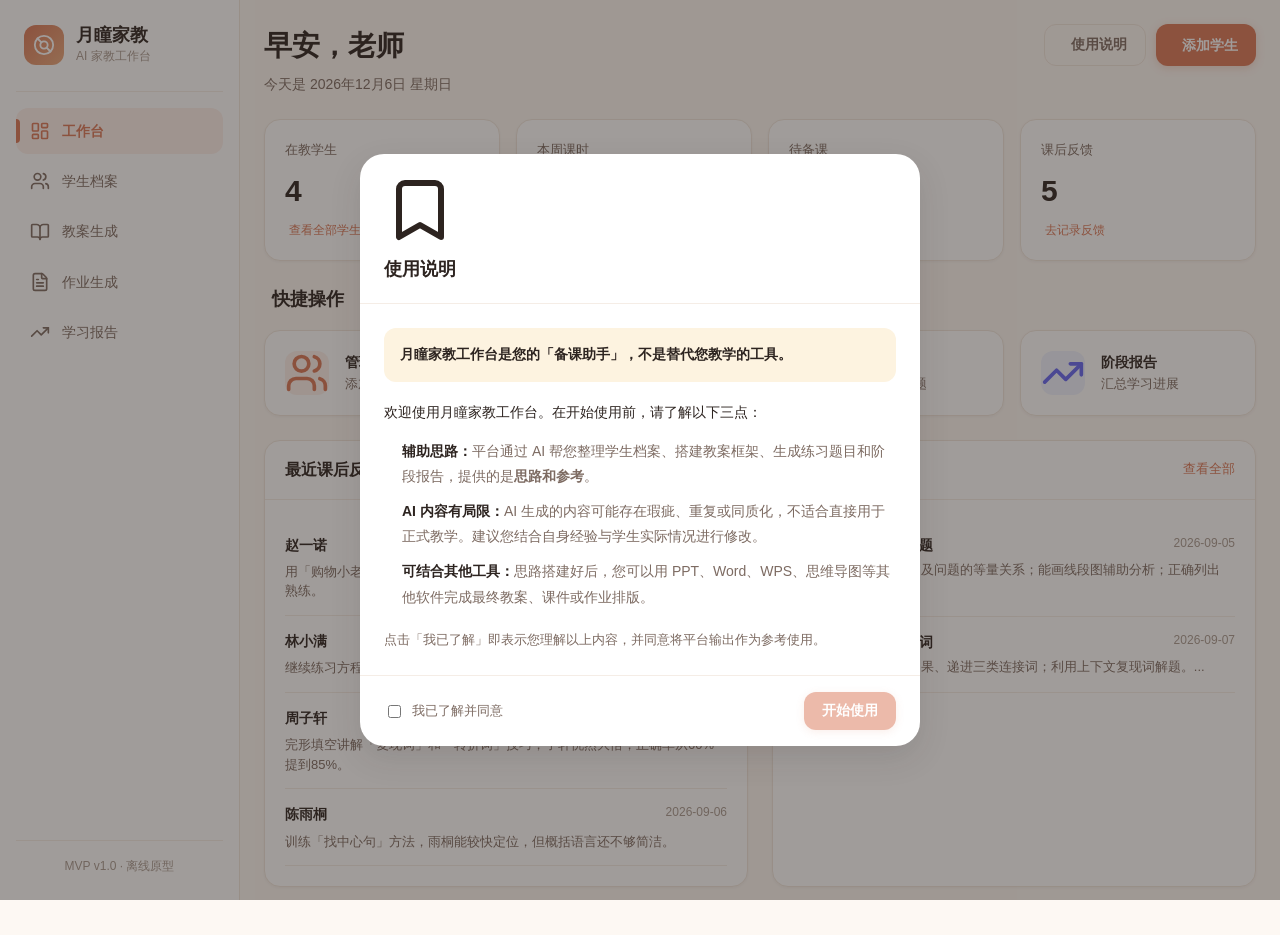
==== index.html @ ea89f26a "Initial commit: Yuetong tutor workbench prototype" ====
<!DOCTYPE html>
<html lang="zh-CN">
<head>
  <meta charset="UTF-8">
  <meta name="viewport" content="width=device-width, initial-scale=1.0, viewport-fit=cover">
  <title>工作台 · 月瞳家教工作台</title>
  <link rel="stylesheet" href="styles.css">
</head>
<body data-page="dashboard">
  <!-- App Shell: Sidebar -->
  <aside class="app-nav">
    <div class="brand">
      <div class="brand-icon" aria-hidden="true">
        <svg width="22" height="22" viewBox="0 0 24 24" fill="none" stroke="currentColor" stroke-width="2" stroke-linecap="round" stroke-linejoin="round"><circle cx="12" cy="12" r="10"/><circle cx="12" cy="12" r="4"/><path d="m4.93 4.93 4.24 4.24"/><path d="m14.83 14.83 4.24 4.24"/></svg>
      </div>
      <div>
        <div class="brand-title">月瞳家教</div>
        <div class="brand-subtitle">AI 家教工作台</div>
      </div>
    </div>
    <nav class="nav-list" aria-label="主导航">
      <a href="index.html" data-nav="dashboard"><span class="nav-icon" data-icon="layout-dashboard"></span>工作台</a>
      <a href="students.html" data-nav="students"><span class="nav-icon" data-icon="users"></span>学生档案</a>
      <a href="lesson-plan.html" data-nav="lesson-plan"><span class="nav-icon" data-icon="book-open"></span>教案生成</a>
      <a href="homework.html" data-nav="homework"><span class="nav-icon" data-icon="file-text"></span>作业生成</a>
      <a href="report.html" data-nav="report"><span class="nav-icon" data-icon="trending-up"></span>学习报告</a>
    </nav>
    <div class="nav-footer">MVP v1.0 · 离线原型</div>
  </aside>

  <!-- App Shell: Bottom Nav (mobile) -->
  <nav class="bottom-nav" aria-label="底部导航">
    <div class="bottom-nav-inner">
      <a href="index.html" data-nav="dashboard"><span data-icon="layout-dashboard"></span>工作台</a>
      <a href="students.html" data-nav="students"><span data-icon="users"></span>学生</a>
      <a href="lesson-plan.html" data-nav="lesson-plan"><span data-icon="book-open"></span>教案</a>
      <a href="homework.html" data-nav="homework"><span data-icon="file-text"></span>作业</a>
      <a href="report.html" data-nav="report"><span data-icon="trending-up"></span>报告</a>
    </div>
  </nav>

  <main class="app-content">
    <div class="container">
      <header class="page-header animate-fade-up">
        <div>
          <h1 class="page-title">早安，老师</h1>
          <p class="page-desc" id="today-date">今天是 2026年9月10日 星期四</p>
        </div>
        <div style="display: flex; gap: 10px; flex-wrap: wrap;">
          <button class="btn btn-ghost" onclick="showDisclaimer()"><span data-icon="bookmark"></span>使用说明</button>
          <a href="students.html" class="btn btn-primary"><span data-icon="plus"></span>添加学生</a>
        </div>
      </header>

      <section class="stat-grid animate-fade-up stagger-1" id="stat-cards">
        <a href="students.html" class="card stat-card stat-card-clickable" title="查看学生档案">
          <div class="stat-label">在教学生</div>
          <div class="stat-value" id="stat-students">0</div>
          <div class="stat-delta"><span data-icon="users"></span>查看全部学生</div>
        </a>
        <a href="students.html" class="card stat-card stat-card-clickable" title="查看课时记录">
          <div class="stat-label">本周课时</div>
          <div class="stat-value" id="stat-classes">0</div>
          <div class="stat-delta"><span data-icon="clock"></span>查看课时记录</div>
        </a>
        <a href="lesson-plan.html" class="card stat-card stat-card-clickable" title="去备课">
          <div class="stat-label">待备课</div>
          <div class="stat-value" id="stat-plans">0</div>
          <div class="stat-delta"><span data-icon="book-open"></span>去生成教案</div>
        </a>
        <a href="students.html" class="card stat-card stat-card-clickable" title="记录课后反馈">
          <div class="stat-label">课后反馈</div>
          <div class="stat-value" id="stat-feedbacks">0</div>
          <div class="stat-delta"><span data-icon="message-circle"></span>去记录反馈</div>
        </a>
      </section>

      <section class="animate-fade-up stagger-2 mb-24">
        <h2 class="section-title"><span data-icon="sparkles"></span>快捷操作</h2>
        <div style="display: grid; grid-template-columns: repeat(auto-fit, minmax(200px, 1fr)); gap: 16px;">
          <a href="students.html" class="card card-hover" style="padding: 20px; display: flex; align-items: center; gap: 16px;">
            <div style="width: 44px; height: 44px; border-radius: 12px; background: var(--primary-soft); color: var(--primary); display: flex; align-items: center; justify-content: center;" data-icon="users"></div>
            <div>
              <div class="font-semibold">管理学生</div>
              <div class="text-sub" style="font-size: 13px;">添加画像与课后反馈</div>
            </div>
          </a>
          <a href="lesson-plan.html" class="card card-hover" style="padding: 20px; display: flex; align-items: center; gap: 16px;">
            <div style="width: 44px; height: 44px; border-radius: 12px; background: var(--success-soft); color: var(--success); display: flex; align-items: center; justify-content: center;" data-icon="book-open"></div>
            <div>
              <div class="font-semibold">生成教案</div>
              <div class="text-sub" style="font-size: 13px;">AI 一键备课</div>
            </div>
          </a>
          <a href="homework.html" class="card card-hover" style="padding: 20px; display: flex; align-items: center; gap: 16px;">
            <div style="width: 44px; height: 44px; border-radius: 12px; background: var(--warning-soft); color: var(--warning); display: flex; align-items: center; justify-content: center;" data-icon="file-text"></div>
            <div>
              <div class="font-semibold">布置作业</div>
              <div class="text-sub" style="font-size: 13px;">按知识点出题</div>
            </div>
          </a>
          <a href="report.html" class="card card-hover" style="padding: 20px; display: flex; align-items: center; gap: 16px;">
            <div style="width: 44px; height: 44px; border-radius: 12px; background: #EEF2FF; color: #6366F1; display: flex; align-items: center; justify-content: center;" data-icon="trending-up"></div>
            <div>
              <div class="font-semibold">阶段报告</div>
              <div class="text-sub" style="font-size: 13px;">汇总学习进展</div>
            </div>
          </a>
        </div>
      </section>

      <div style="display: grid; grid-template-columns: 1fr 1fr; gap: 24px;">
        <section class="card animate-fade-up stagger-3" style="overflow: hidden;">
          <div class="card-header">
            <h2 class="card-title">最近课后反馈</h2>
            <a href="students.html" class="text-primary font-medium" style="font-size: 13px;">查看全部</a>
          </div>
          <div class="card-body" id="recent-feedbacks">
            <div class="empty-state" style="padding: 32px 16px;">
              <div class="empty-icon" data-icon="message-circle"></div>
              <div class="empty-title">暂无反馈</div>
              <div class="empty-desc">在学生档案中记录课后反馈后，将在这里显示。</div>
            </div>
          </div>
        </section>

        <section class="card animate-fade-up stagger-4" style="overflow: hidden;">
          <div class="card-header">
            <h2 class="card-title">最近教案</h2>
            <a href="lesson-plan.html" class="text-primary font-medium" style="font-size: 13px;">查看全部</a>
          </div>
          <div class="card-body" id="recent-plans">
            <div class="empty-state" style="padding: 32px 16px;">
              <div class="empty-icon" data-icon="book-open"></div>
              <div class="empty-title">暂无教案</div>
              <div class="empty-desc">使用 AI 教案生成器创建第一份教案。</div>
            </div>
          </div>
        </section>
      </div>
    </div>
  </main>

  <!-- 使用说明 / 免责声明弹窗 -->
  <div class="overlay" id="disclaimer-modal">
    <div class="modal" style="max-width: 560px;">
      <div class="modal-header">
        <h2 class="modal-title"><span data-icon="bookmark"></span>使用说明</h2>
        <button class="close-btn" onclick="closeDisclaimer()" aria-label="关闭"><span data-icon="x"></span></button>
      </div>
      <div class="modal-body" style="line-height: 1.8;">
        <div style="background: var(--warning-soft); border-radius: var(--radius-md); padding: 14px 16px; margin-bottom: 18px; color: var(--text);">
          <strong>月瞳家教工作台是您的「备课助手」，不是替代您教学的工具。</strong>
        </div>
        <p style="margin-bottom: 14px; color: var(--text);">欢迎使用月瞳家教工作台。在开始使用前，请了解以下三点：</p>
        <ol style="padding-left: 18px; margin-bottom: 18px; color: var(--text-sub);">
          <li style="margin-bottom: 10px;"><strong style="color: var(--text);">辅助思路：</strong>平台通过 AI 帮您整理学生档案、搭建教案框架、生成练习题目和阶段报告，提供的是<strong>思路和参考</strong>。</li>
          <li style="margin-bottom: 10px;"><strong style="color: var(--text);">AI 内容有局限：</strong>AI 生成的内容可能存在瑕疵、重复或同质化，不适合直接用于正式教学。建议您结合自身经验与学生实际情况进行修改。</li>
          <li style="margin-bottom: 10px;"><strong style="color: var(--text);">可结合其他工具：</strong>思路搭建好后，您可以用 PPT、Word、WPS、思维导图等其他软件完成最终教案、课件或作业排版。</li>
        </ol>
        <p style="color: var(--text-sub); font-size: 13px;">点击「我已了解」即表示您理解以上内容，并同意将平台输出作为参考使用。</p>
      </div>
      <div class="modal-footer" style="justify-content: space-between;">
        <label style="display: flex; align-items: center; gap: 8px; font-size: 13px; color: var(--text-sub); cursor: pointer;">
          <input type="checkbox" id="disclaimer-agree"> 我已了解并同意
        </label>
        <button class="btn btn-primary" id="disclaimer-confirm" onclick="acceptDisclaimer()" disabled>开始使用</button>
      </div>
    </div>
  </div>

  <script src="mock.js"></script>
  <script src="api.js"></script>
  <script src="app.js"></script>
  <script>
    (function () {
      // Render inline icons
      document.querySelectorAll('[data-icon]').forEach((el) => {
        const name = el.dataset.icon;
        const svg = window.YTIcon(name);
        if (svg) el.innerHTML = svg;
      });

      // Today date
      const weekdays = ['星期日', '星期一', '星期二', '星期三', '星期四', '星期五', '星期六'];
      const d = new Date();
      document.getElementById('today-date').textContent =
        `今天是 ${d.getFullYear()}年${d.getMonth() + 1}月${d.getDate()}日 ${weekdays[d.getDay()]}`;

      // Load stats
      const students = window.YTData.DB.students;
      const feedbacks = students.reduce((sum, s) => sum + s.feedbacks.length, 0);
      const plans = window.YTData.DB.lessonPlans.length;
      document.getElementById('stat-students').textContent = students.length;
      document.getElementById('stat-classes').textContent = feedbacks + 2;
      document.getElementById('stat-plans').textContent = plans + 2;
      document.getElementById('stat-feedbacks').textContent = feedbacks;

      // Recent feedbacks
      const allFeedbacks = students.flatMap((s) => s.feedbacks.map((f) => ({ ...f, studentName: s.name }))).sort((a, b) => b.date.localeCompare(a.date));
      const fbContainer = document.getElementById('recent-feedbacks');
      if (allFeedbacks.length) {
        fbContainer.innerHTML = allFeedbacks.slice(0, 4).map((f) => `
          <div style="padding: 14px 0; border-bottom: 1px solid var(--divider);">
            <div style="display: flex; justify-content: space-between; margin-bottom: 6px;">
              <span class="font-semibold">${f.studentName}</span>
              <span class="text-muted" style="font-size: 12px;">${f.date}</span>
            </div>
            <div class="text-sub" style="font-size: 13px; line-height: 1.5; display: -webkit-box; -webkit-line-clamp: 2; -webkit-box-orient: vertical; overflow: hidden;">${f.content}</div>
          </div>
        `).join('');
      }

      // Recent lesson plans
      const recentPlans = window.YTData.DB.lessonPlans.slice(0, 4);
      const planContainer = document.getElementById('recent-plans');
      if (recentPlans.length) {
        planContainer.innerHTML = recentPlans.map((p) => `
          <a href="lesson-plan.html?id=${p.id}" style="display: block; padding: 14px 0; border-bottom: 1px solid var(--divider);">
            <div style="display: flex; justify-content: space-between; margin-bottom: 4px;">
              <span class="font-semibold">${p.topic}</span>
              <span class="text-muted" style="font-size: 12px;">${p.createdAt}</span>
            </div>
            <div class="text-sub" style="font-size: 13px;">${p.studentName} · ${p.objectives.slice(0, 30)}...</div>
          </a>
        `).join('');
      }

      // 使用说明弹窗
      const agreeCheckbox = document.getElementById('disclaimer-agree');
      const confirmBtn = document.getElementById('disclaimer-confirm');
      agreeCheckbox.addEventListener('change', () => {
        confirmBtn.disabled = !agreeCheckbox.checked;
      });

      window.showDisclaimer = function () {
        agreeCheckbox.checked = false;
        confirmBtn.disabled = true;
        window.YTModal.open('#disclaimer-modal');
      };

      window.closeDisclaimer = function () {
        window.YTModal.close('#disclaimer-modal');
      };

      window.acceptDisclaimer = function () {
        if (!agreeCheckbox.checked) return;
        localStorage.setItem('yuetong_seen_disclaimer', '1');
        window.YTModal.close('#disclaimer-modal');
      };

      if (!localStorage.getItem('yuetong_seen_disclaimer')) {
        window.showDisclaimer();
      }
    })();
  </script>
</body>
</html>
---- styles.css ----
:root {
  --primary: #D97757;
  --primary-hover: #C25E3A;
  --primary-soft: #FDF0EB;
  --secondary: #E8A87C;
  --bg: #FDF8F3;
  --surface: #FFFFFF;
  --surface-elevated: #FFFBF8;
  --border: #F0E6DC;
  --divider: #F5EDE6;
  --text: #2D2420;
  --text-sub: #7D6B62;
  --text-muted: #A89A90;
  --success: #6B9E75;
  --success-soft: #E8F5EA;
  --warning: #E5A853;
  --warning-soft: #FDF3E0;
  --danger: #D15A5A;
  --danger-soft: #FCEAEA;

  --radius-sm: 8px;
  --radius-md: 12px;
  --radius-lg: 16px;
  --radius-xl: 24px;

  --shadow-sm: 0 1px 3px rgba(45, 36, 32, 0.05);
  --shadow-md: 0 4px 14px rgba(45, 36, 32, 0.08);
  --shadow-lg: 0 12px 32px rgba(45, 36, 32, 0.12);

  --sidebar-w: 240px;
  --bottom-nav-h: 64px;
  --max-content: 1200px;
  --gutter: 24px;

  --font-sans: "PingFang SC", "Microsoft YaHei", "Noto Sans SC", sans-serif;
  --font-mono: "SFMono-Regular", "Menlo", "Consolas", monospace;
}

* { box-sizing: border-box; }

html, body {
  margin: 0;
  padding: 0;
  font-family: var(--font-sans);
  background: var(--bg);
  color: var(--text);
  font-size: 14px;
  line-height: 1.6;
  min-height: 100vh;
  -webkit-font-smoothing: antialiased;
}

body {
  overflow-x: hidden;
}

h1, h2, h3, h4, h5, p { margin: 0; }

a { color: inherit; text-decoration: none; }

button, input, select, textarea {
  font-family: inherit;
  font-size: inherit;
  color: inherit;
}

button { cursor: pointer; border: none; background: none; }

ul, ol { margin: 0; padding: 0; list-style: none; }

img { max-width: 100%; display: block; }

/* App Shell */
.app-nav {
  position: fixed;
  inset: 0 auto 0 0;
  width: var(--sidebar-w);
  background: var(--surface);
  border-right: 1px solid var(--border);
  display: flex;
  flex-direction: column;
  padding: 24px 16px;
  z-index: 100;
}

.brand {
  display: flex;
  align-items: center;
  gap: 12px;
  padding: 0 8px 24px;
  border-bottom: 1px solid var(--divider);
  margin-bottom: 16px;
}

.brand-icon {
  width: 40px;
  height: 40px;
  border-radius: var(--radius-md);
  background: linear-gradient(135deg, var(--primary), var(--secondary));
  display: flex;
  align-items: center;
  justify-content: center;
  color: #fff;
  flex-shrink: 0;
}

.brand-title {
  font-size: 18px;
  font-weight: 700;
  color: var(--text);
  line-height: 1.3;
}

.brand-subtitle {
  font-size: 12px;
  color: var(--text-muted);
}

.nav-list { display: flex; flex-direction: column; gap: 4px; flex: 1; }

.nav-list a {
  display: flex;
  align-items: center;
  gap: 12px;
  padding: 12px 14px;
  border-radius: var(--radius-md);
  color: var(--text-sub);
  transition: all 0.2s ease;
  position: relative;
}

.nav-list a:hover {
  background: var(--bg);
  color: var(--text);
}

.nav-list a.active {
  background: var(--primary-soft);
  color: var(--primary);
  font-weight: 600;
}

.nav-list a.active::before {
  content: "";
  position: absolute;
  left: 0;
  top: 50%;
  transform: translateY(-50%);
  width: 4px;
  height: 24px;
  background: var(--primary);
  border-radius: 0 4px 4px 0;
}

.nav-icon { width: 20px; height: 20px; stroke-width: 2; }

.nav-footer {
  padding: 16px 8px 0;
  border-top: 1px solid var(--divider);
  font-size: 12px;
  color: var(--text-muted);
  text-align: center;
}

.app-content {
  margin-left: var(--sidebar-w);
  min-height: 100vh;
  padding: 24px var(--gutter) 48px;
  position: relative;
}

.bottom-nav {
  display: none;
  position: fixed;
  left: 0;
  right: 0;
  bottom: 0;
  height: calc(var(--bottom-nav-h) + env(safe-area-inset-bottom, 0px));
  padding-bottom: env(safe-area-inset-bottom, 0px);
  background: var(--surface);
  border-top: 1px solid var(--border);
  z-index: 100;
}

.bottom-nav-inner {
  display: flex;
  align-items: center;
  justify-content: space-around;
  height: var(--bottom-nav-h);
}

.bottom-nav a {
  display: flex;
  flex-direction: column;
  align-items: center;
  justify-content: center;
  gap: 4px;
  flex: 1;
  height: 100%;
  color: var(--text-muted);
  font-size: 11px;
  transition: all 0.2s ease;
}

.bottom-nav a.active { color: var(--primary); }

.bottom-nav svg { width: 22px; height: 22px; stroke-width: 2; }

/* Page background texture */
.app-content::before {
  content: "";
  position: fixed;
  top: -20%;
  right: -10%;
  width: 60vw;
  height: 60vw;
  background: radial-gradient(circle, rgba(232, 168, 124, 0.12) 0%, transparent 60%);
  pointer-events: none;
  z-index: -1;
}

.app-content::after {
  content: "";
  position: fixed;
  bottom: -10%;
  left: -5%;
  width: 50vw;
  height: 50vw;
  background: radial-gradient(circle, rgba(217, 119, 87, 0.08) 0%, transparent 55%);
  pointer-events: none;
  z-index: -1;
}

/* Layout utilities */
.container { max-width: var(--max-content); margin: 0 auto; }

.page-header {
  display: flex;
  align-items: flex-start;
  justify-content: space-between;
  gap: 16px;
  margin-bottom: 24px;
}

.page-title { font-size: 28px; font-weight: 700; color: var(--text); }
.page-desc { font-size: 14px; color: var(--text-sub); margin-top: 4px; }

.section-title {
  font-size: 18px;
  font-weight: 600;
  margin-bottom: 16px;
  display: flex;
  align-items: center;
  gap: 8px;
}

/* Buttons */
.btn {
  display: inline-flex;
  align-items: center;
  justify-content: center;
  gap: 8px;
  padding: 10px 18px;
  border-radius: var(--radius-md);
  font-size: 14px;
  font-weight: 600;
  transition: all 0.2s ease;
  white-space: nowrap;
}

.btn-primary {
  background: var(--primary);
  color: #fff;
  box-shadow: 0 2px 8px rgba(217, 119, 87, 0.25);
}

.btn-primary:hover { background: var(--primary-hover); transform: translateY(-1px); }
.btn-primary:active { transform: translateY(0); }

.btn-secondary {
  background: var(--primary-soft);
  color: var(--primary);
}

.btn-secondary:hover { background: #F9E4DC; }

.btn-ghost {
  background: transparent;
  color: var(--text-sub);
  border: 1px solid var(--border);
}

.btn-ghost:hover { background: var(--bg); color: var(--text); }

.btn-danger {
  background: var(--danger-soft);
  color: var(--danger);
}

.btn-danger:hover { background: #F8DEDE; }

.btn-sm { padding: 6px 12px; font-size: 13px; border-radius: var(--radius-sm); }
.btn-lg { padding: 14px 24px; font-size: 16px; }

.btn:disabled {
  opacity: 0.5;
  cursor: not-allowed;
  transform: none !important;
}

/* Inputs */
.input, .select, .textarea {
  width: 100%;
  padding: 10px 14px;
  border: 1px solid var(--border);
  border-radius: var(--radius-md);
  background: var(--surface);
  color: var(--text);
  outline: none;
  transition: all 0.2s ease;
}

.input:focus, .select:focus, .textarea:focus {
  border-color: var(--primary);
  box-shadow: 0 0 0 3px rgba(217, 119, 87, 0.12);
}

.input::placeholder, .textarea::placeholder { color: var(--text-muted); }

.select { appearance: none; background-image: url("data:image/svg+xml,%3Csvg xmlns='http://www.w3.org/2000/svg' width='16' height='16' viewBox='0 0 24 24' fill='none' stroke='%237D6B62' stroke-width='2' stroke-linecap='round' stroke-linejoin='round'%3E%3Cpath d='m6 9 6 6 6-6'/%3E%3C/svg%3E"); background-repeat: no-repeat; background-position: right 12px center; padding-right: 36px; }

.textarea { min-height: 100px; resize: vertical; }

.form-label {
  display: block;
  font-size: 13px;
  font-weight: 600;
  color: var(--text);
  margin-bottom: 6px;
}

.form-hint {
  font-size: 12px;
  color: var(--text-muted);
  margin-top: 4px;
}

.form-group { margin-bottom: 16px; }

/* Cards */
.card {
  background: var(--surface);
  border: 1px solid var(--border);
  border-radius: var(--radius-lg);
  box-shadow: var(--shadow-sm);
  transition: all 0.2s ease;
}

.card-hover:hover {
  transform: translateY(-2px);
  box-shadow: var(--shadow-md);
}

.card-body { padding: 20px; }
.card-header {
  padding: 16px 20px;
  border-bottom: 1px solid var(--divider);
  display: flex;
  align-items: center;
  justify-content: space-between;
  gap: 12px;
}

.card-title { font-size: 16px; font-weight: 600; }

/* Stats */
.stat-grid {
  display: grid;
  grid-template-columns: repeat(4, 1fr);
  gap: 16px;
  margin-bottom: 24px;
}

.stat-card { padding: 20px; }
.stat-label { font-size: 13px; color: var(--text-sub); margin-bottom: 6px; }
.stat-value { font-size: 30px; font-weight: 700; color: var(--text); }
.stat-delta {
  font-size: 12px;
  color: var(--success);
  margin-top: 6px;
  display: flex;
  align-items: center;
  gap: 4px;
}

.stat-card-clickable {
  display: block;
  cursor: pointer;
  text-decoration: none;
}

.stat-card-clickable:hover {
  transform: translateY(-2px);
  box-shadow: var(--shadow-md);
  border-color: var(--secondary);
}

.stat-card-clickable .stat-label { color: var(--text-sub); }
.stat-card-clickable .stat-value { color: var(--text); }
.stat-card-clickable .stat-delta { color: var(--primary); }

/* Page layout with sidebar (used by lesson-plan, homework, report) */
.page-layout {
  display: grid;
  grid-template-columns: 320px 1fr;
  gap: 24px;
  align-items: start;
}

.page-layout.sidebar-narrow {
  grid-template-columns: 300px 1fr;
}

@media (max-width: 768px) {
  .page-layout,
  .page-layout.sidebar-narrow {
    grid-template-columns: 1fr;
  }
}

/* Tags */
.tag {
  display: inline-flex;
  align-items: center;
  padding: 4px 10px;
  border-radius: 999px;
  font-size: 12px;
  font-weight: 600;
}

.tag-primary { background: var(--primary-soft); color: var(--primary); }
.tag-secondary { background: var(--bg); color: var(--text-sub); }
.tag-success { background: var(--success-soft); color: var(--success); }
.tag-warning { background: var(--warning-soft); color: var(--warning); }
.tag-danger { background: var(--danger-soft); color: var(--danger); }

/* Tables */
.table-wrap { overflow-x: auto; }
.table { width: 100%; border-collapse: collapse; }
.table th, .table td { padding: 14px 16px; text-align: left; border-bottom: 1px solid var(--divider); }
.table th { font-size: 12px; font-weight: 600; color: var(--text-muted); text-transform: uppercase; letter-spacing: 0.5px; }
.table tbody tr:hover { background: var(--surface-elevated); }

/* Modal / Drawer overlay */
.overlay {
  position: fixed;
  inset: 0;
  background: rgba(45, 36, 32, 0.45);
  z-index: 200;
  display: none;
  align-items: center;
  justify-content: center;
  padding: 16px;
  opacity: 0;
  transition: opacity 0.25s ease;
}

.overlay.open { display: flex; opacity: 1; }

.modal {
  background: var(--surface);
  border-radius: var(--radius-xl);
  width: 100%;
  max-width: 560px;
  max-height: 90vh;
  overflow: hidden;
  box-shadow: var(--shadow-lg);
  transform: translateY(12px);
  transition: transform 0.25s ease;
}

.overlay.open .modal { transform: translateY(0); }

.modal-header {
  padding: 20px 24px;
  border-bottom: 1px solid var(--divider);
  display: flex;
  align-items: center;
  justify-content: space-between;
}

.modal-title { font-size: 18px; font-weight: 600; }

.modal-body { padding: 24px; overflow-y: auto; max-height: calc(90vh - 140px); }

.modal-footer {
  padding: 16px 24px;
  border-top: 1px solid var(--divider);
  display: flex;
  justify-content: flex-end;
  gap: 10px;
}

.drawer {
  position: fixed;
  top: 0;
  right: 0;
  bottom: 0;
  width: 100%;
  max-width: 520px;
  background: var(--surface);
  box-shadow: var(--shadow-lg);
  z-index: 210;
  transform: translateX(100%);
  transition: transform 0.3s ease;
  display: flex;
  flex-direction: column;
}

.drawer.open { transform: translateX(0); }

.drawer-header {
  padding: 20px 24px;
  border-bottom: 1px solid var(--divider);
  display: flex;
  align-items: center;
  justify-content: space-between;
}

.drawer-body { flex: 1; overflow-y: auto; padding: 24px; }

.drawer-footer {
  padding: 16px 24px;
  border-top: 1px solid var(--divider);
  display: flex;
  justify-content: flex-end;
  gap: 10px;
}

.close-btn {
  width: 32px;
  height: 32px;
  border-radius: var(--radius-md);
  display: flex;
  align-items: center;
  justify-content: center;
  color: var(--text-sub);
}

.close-btn:hover { background: var(--bg); color: var(--text); }

/* Empty state */
.empty-state {
  text-align: center;
  padding: 48px 24px;
  color: var(--text-sub);
}

.empty-icon {
  width: 64px;
  height: 64px;
  margin: 0 auto 16px;
  background: var(--bg);
  border-radius: 50%;
  display: flex;
  align-items: center;
  justify-content: center;
  color: var(--text-muted);
}

.empty-title { font-size: 16px; font-weight: 600; color: var(--text); margin-bottom: 6px; }
.empty-desc { font-size: 14px; margin-bottom: 20px; }

/* Toast */
.toast-container {
  position: fixed;
  top: 20px;
  left: 50%;
  transform: translateX(-50%);
  z-index: 300;
  display: flex;
  flex-direction: column;
  gap: 10px;
  pointer-events: none;
}

.toast {
  background: var(--surface);
  border: 1px solid var(--border);
  border-radius: var(--radius-md);
  padding: 12px 18px;
  box-shadow: var(--shadow-md);
  display: flex;
  align-items: center;
  gap: 10px;
  font-size: 14px;
  color: var(--text);
  pointer-events: auto;
  animation: toastIn 0.3s ease;
}

.toast.success { border-left: 4px solid var(--success); }
.toast.error { border-left: 4px solid var(--danger); }

@keyframes toastIn {
  from { opacity: 0; transform: translateY(-10px); }
  to { opacity: 1; transform: translateY(0); }
}

/* Loader */
.loader {
  width: 20px;
  height: 20px;
  border: 2px solid var(--border);
  border-top-color: var(--primary);
  border-radius: 50%;
  animation: spin 0.8s linear infinite;
}

@keyframes spin { to { transform: rotate(360deg); } }

.loading-state {
  display: flex;
  flex-direction: column;
  align-items: center;
  justify-content: center;
  padding: 48px;
  color: var(--text-sub);
  gap: 12px;
}

.loading-state .loader { width: 32px; height: 32px; }

/* Skeleton */
.skeleton {
  background: linear-gradient(90deg, var(--divider) 25%, var(--bg) 50%, var(--divider) 75%);
  background-size: 200% 100%;
  border-radius: var(--radius-md);
  animation: shimmer 1.5s infinite;
}

@keyframes shimmer {
  0% { background-position: 200% 0; }
  100% { background-position: -200% 0; }
}

/* Page animations */
.animate-fade-up {
  animation: fadeUp 0.5s ease forwards;
  opacity: 0;
}

@keyframes fadeUp {
  from { opacity: 0; transform: translateY(12px); }
  to { opacity: 1; transform: translateY(0); }
}

.stagger-1 { animation-delay: 0.05s; }
.stagger-2 { animation-delay: 0.1s; }
.stagger-3 { animation-delay: 0.15s; }
.stagger-4 { animation-delay: 0.2s; }
.stagger-5 { animation-delay: 0.25s; }

/* Utility */
.flex { display: flex; }
.flex-col { flex-direction: column; }
.items-center { align-items: center; }
.justify-between { justify-content: space-between; }
.gap-4 { gap: 4px; }
.gap-8 { gap: 8px; }
.gap-12 { gap: 12px; }
.gap-16 { gap: 16px; }
.gap-24 { gap: 24px; }
.mt-8 { margin-top: 8px; }
.mt-16 { margin-top: 16px; }
.mt-24 { margin-top: 24px; }
.mb-16 { margin-bottom: 16px; }
.mb-24 { margin-bottom: 24px; }
.w-full { width: 100%; }
.text-center { text-align: center; }
.text-muted { color: var(--text-muted); }
.text-sub { color: var(--text-sub); }
.text-primary { color: var(--primary); }
.font-medium { font-weight: 500; }
.font-semibold { font-weight: 600; }
.hidden { display: none !important; }

/* Responsive */
@media (max-width: 1024px) {
  .stat-grid { grid-template-columns: repeat(2, 1fr); }
}

@media (max-width: 768px) {
  .app-nav { display: none; }
  .app-content { margin-left: 0; margin-bottom: calc(var(--bottom-nav-h) + 16px); padding: 16px; }
  .bottom-nav { display: block; }
  .page-title { font-size: 22px; }
  .stat-grid { grid-template-columns: repeat(2, 1fr); gap: 12px; }
  .stat-card { padding: 16px; }
  .stat-value { font-size: 24px; }
  .page-header { flex-direction: column; }
  .drawer { max-width: 100%; }
}

@media (max-width: 480px) {
  .stat-grid { grid-template-columns: 1fr; }
  .btn { padding: 8px 14px; }
  .modal { max-height: 95vh; }
}
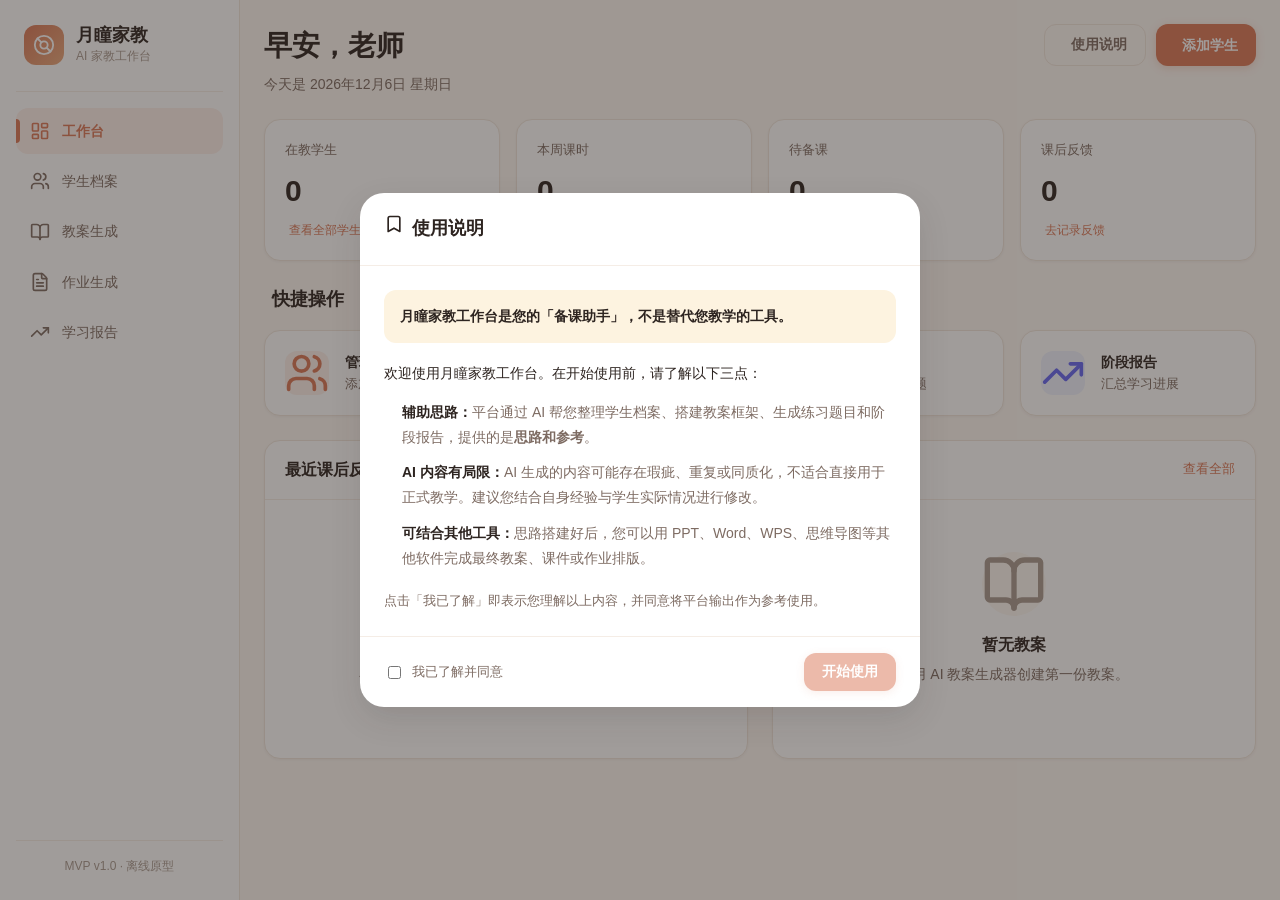
==== commit d9c8f28f: "Set default data to empty for new users; fix dashboard stats" ====
--- a/index.html
+++ b/index.html
@@ -192,8 +192,8 @@
       const feedbacks = students.reduce((sum, s) => sum + s.feedbacks.length, 0);
       const plans = window.YTData.DB.lessonPlans.length;
       document.getElementById('stat-students').textContent = students.length;
-      document.getElementById('stat-classes').textContent = feedbacks + 2;
-      document.getElementById('stat-plans').textContent = plans + 2;
+      document.getElementById('stat-classes').textContent = feedbacks;
+      document.getElementById('stat-plans').textContent = plans;
       document.getElementById('stat-feedbacks').textContent = feedbacks;
 
       // Recent feedbacks
--- a/styles.css
+++ b/styles.css
@@ -477,6 +477,8 @@
   box-shadow: var(--shadow-lg);
   transform: translateY(12px);
   transition: transform 0.25s ease;
+  display: flex;
+  flex-direction: column;
 }
 
 .overlay.open .modal { transform: translateY(0); }
@@ -489,9 +491,10 @@
   justify-content: space-between;
 }
 
-.modal-title { font-size: 18px; font-weight: 600; }
-
-.modal-body { padding: 24px; overflow-y: auto; max-height: calc(90vh - 140px); }
+.modal-title { font-size: 18px; font-weight: 600; display: flex; align-items: center; gap: 8px; }
+.modal-title svg { width: 20px; height: 20px; flex-shrink: 0; }
+
+.modal-body { padding: 24px; overflow-y: auto; flex: 1 1 auto; min-height: 0; }
 
 .modal-footer {
   padding: 16px 24px;
@@ -705,5 +708,11 @@
 @media (max-width: 480px) {
   .stat-grid { grid-template-columns: 1fr; }
   .btn { padding: 8px 14px; }
-  .modal { max-height: 95vh; }
-}
+  .modal { max-height: 95vh; border-radius: var(--radius-lg); }
+  .modal-header { padding: 16px 18px; }
+  .modal-body { padding: 16px 18px; font-size: 14px; }
+  .modal-footer { padding: 12px 18px; }
+  .modal-title { font-size: 16px; }
+  .modal-title svg { width: 18px; height: 18px; }
+  .overlay { padding: 10px; align-items: flex-end; }
+}
